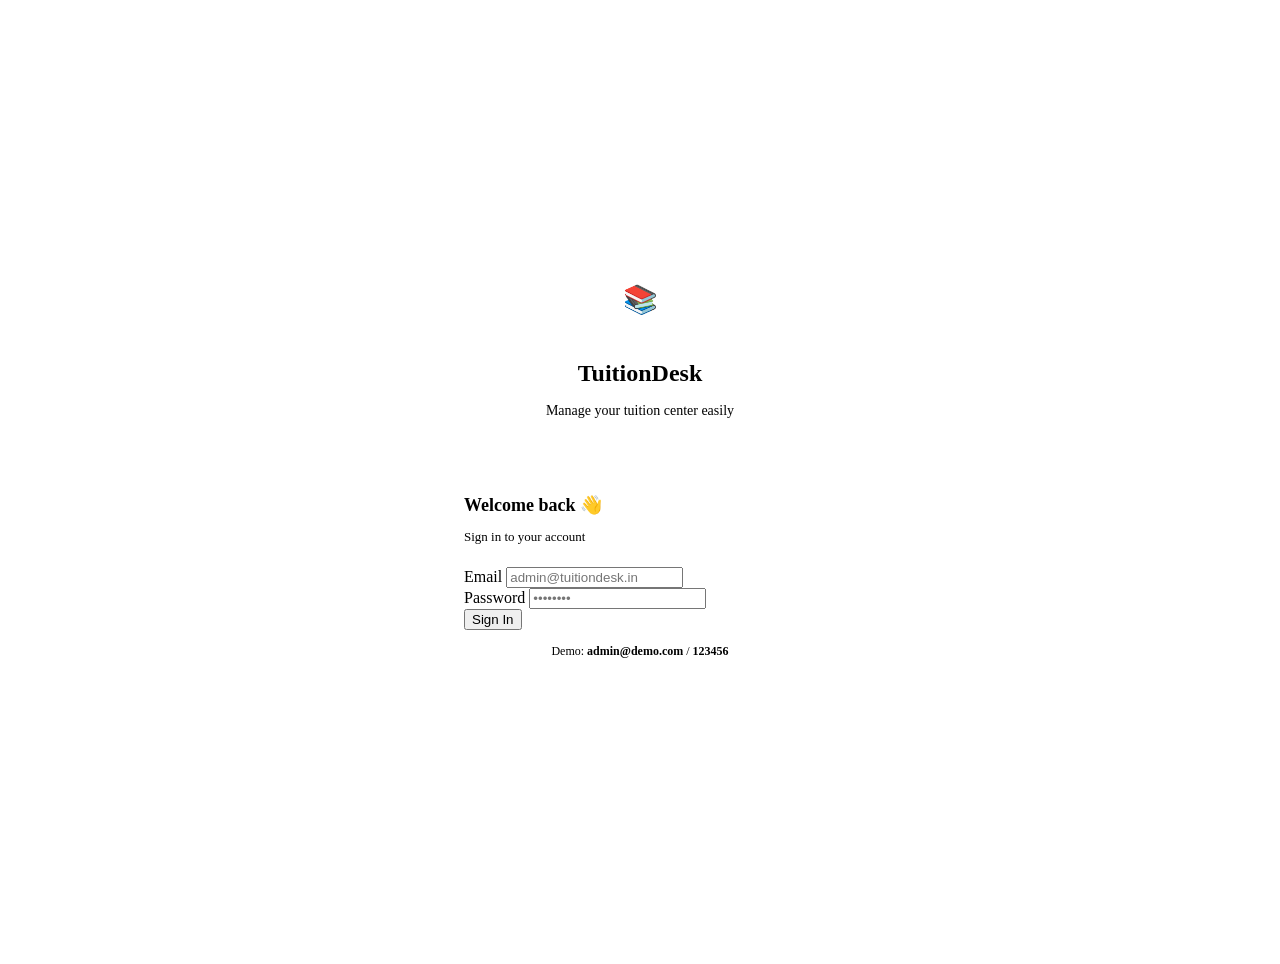
==== index.html @ 8a1cbc64 "Add files via upload" ====
<!DOCTYPE html>
<html lang="en">
<head>
  <meta charset="UTF-8"/>
  <meta name="viewport" content="width=device-width, initial-scale=1.0"/>
  <title>TuitionDesk — Login</title>
  <link href="https://fonts.googleapis.com/css2?family=Outfit:wght@400;500;600;700&display=swap" rel="stylesheet"/>
  <link rel="stylesheet" href="css/style.css"/>
  <style>
    body { display: flex; align-items: center; justify-content: center; padding: 24px 20px; padding-bottom: 24px; min-height: 100vh; }
    .login-wrap { width: 100%; max-width: 400px; }
    .login-logo { text-align: center; margin-bottom: 36px; }
    .login-logo .icon { width: 60px; height: 60px; background: var(--blue); border-radius: 18px; display: inline-flex; align-items: center; justify-content: center; font-size: 28px; margin-bottom: 14px; }
    .login-logo h1 { font-size: 24px; font-weight: 700; color: var(--blue); }
    .login-logo p { font-size: 14px; color: var(--muted); margin-top: 4px; }
    .login-card { background: var(--white); border-radius: 16px; border: 1px solid var(--border); padding: 24px; }
    .login-card h2 { font-size: 18px; font-weight: 700; margin-bottom: 4px; }
    .login-card .sub { font-size: 13px; color: var(--muted); margin-bottom: 22px; }
    .error-msg { background: var(--red-light); color: var(--red); font-size: 13px; padding: 10px 14px; border-radius: 8px; margin-bottom: 14px; display: none; }
    .hint { font-size: 12px; color: var(--muted); text-align: center; margin-top: 14px; }
    .hint span { color: var(--blue); font-weight: 600; }
  </style>
</head>
<body>
  <div class="login-wrap">
    <div class="login-logo">
      <div class="icon">📚</div>
      <h1>TuitionDesk</h1>
      <p>Manage your tuition center easily</p>
    </div>

    <div class="login-card">
      <h2>Welcome back 👋</h2>
      <p class="sub">Sign in to your account</p>

      <div class="error-msg" id="errorMsg">Incorrect email or password.</div>

      <div class="form-group">
        <label>Email</label>
        <input type="email" id="email" placeholder="admin@tuitiondesk.in"/>
      </div>
      <div class="form-group">
        <label>Password</label>
        <input type="password" id="password" placeholder="••••••••"/>
      </div>

      <button class="btn btn-primary" onclick="doLogin()">Sign In</button>

      <p class="hint">Demo: <span>admin@demo.com</span> / <span>123456</span></p>
    </div>
  </div>

  <script>
    function doLogin() {
      const email = document.getElementById('email').value.trim();
      const pass  = document.getElementById('password').value.trim();
      const err   = document.getElementById('errorMsg');

      if (email === 'admin@demo.com' && pass === '123456') {
        window.location.href = 'dashboard.html';
      } else {
        err.style.display = 'block';
        setTimeout(() => err.style.display = 'none', 3000);
      }
    }

    document.getElementById('password').addEventListener('keydown', e => {
      if (e.key === 'Enter') doLogin();
    });
  </script>
</body>
</html>
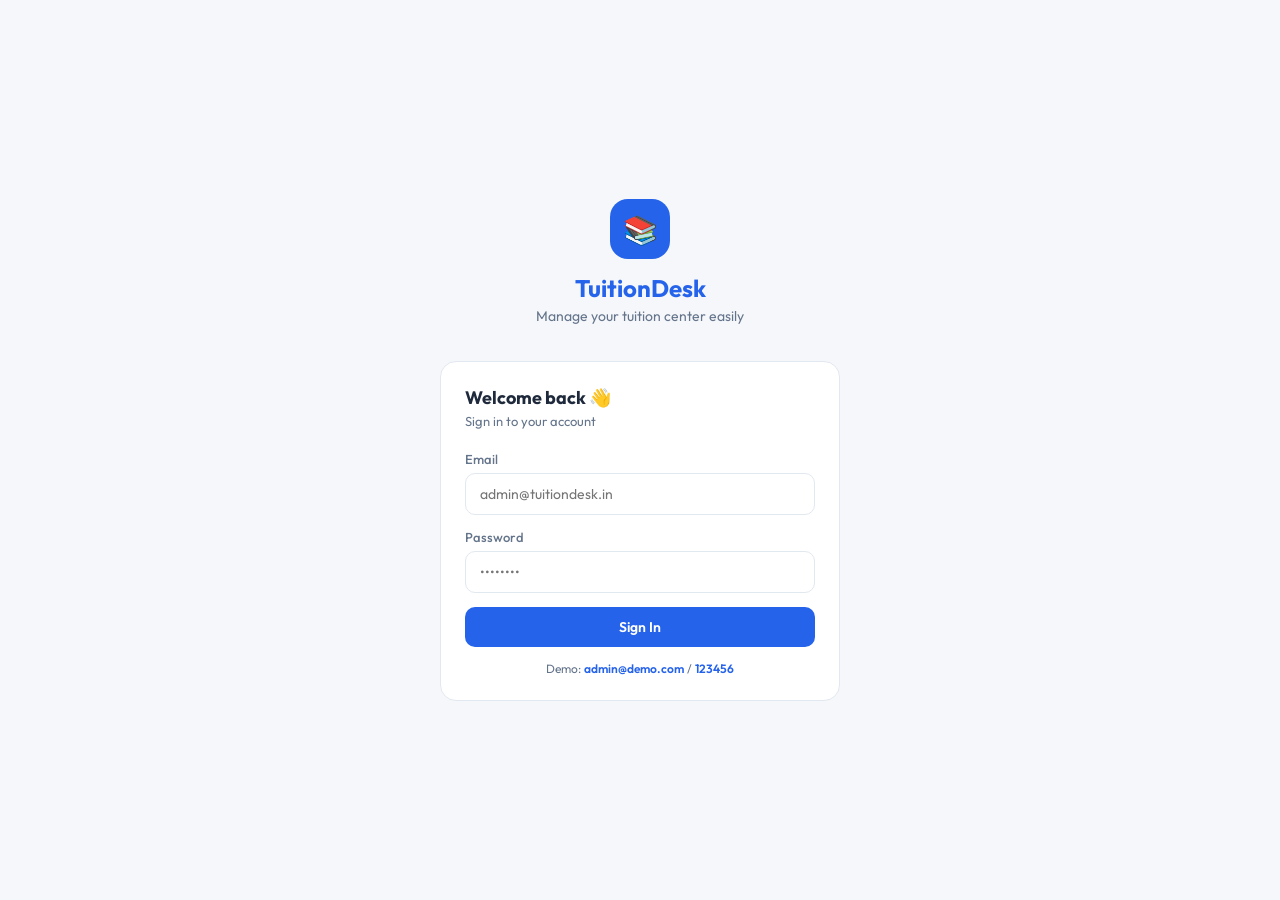
==== commit a03de1e5: "Update index.html" ====
--- a/index.html
+++ b/index.html
@@ -5,7 +5,7 @@
   <meta name="viewport" content="width=device-width, initial-scale=1.0"/>
   <title>TuitionDesk — Login</title>
   <link href="https://fonts.googleapis.com/css2?family=Outfit:wght@400;500;600;700&display=swap" rel="stylesheet"/>
-  <link rel="stylesheet" href="css/style.css"/>
+  <link rel="stylesheet" href="style.css"/>
   <style>
     body { display: flex; align-items: center; justify-content: center; padding: 24px 20px; padding-bottom: 24px; min-height: 100vh; }
     .login-wrap { width: 100%; max-width: 400px; }
--- a/style.css
+++ b/style.css
@@ -0,0 +1,464 @@
+*, *::before, *::after { box-sizing: border-box; margin: 0; padding: 0; }
+
+:root {
+  --blue: #2563eb;
+  --blue-light: #eff6ff;
+  --blue-dark: #1d4ed8;
+  --green: #16a34a;
+  --green-light: #f0fdf4;
+  --red: #dc2626;
+  --red-light: #fff1f2;
+  --yellow: #d97706;
+  --yellow-light: #fffbeb;
+  --bg: #f5f7fa;
+  --white: #ffffff;
+  --border: #e2e8f0;
+  --text: #1e293b;
+  --muted: #64748b;
+  --nav-h: 64px;
+}
+
+body {
+  font-family: 'Outfit', sans-serif;
+  background: var(--bg);
+  color: var(--text);
+  min-height: 100vh;
+  padding-bottom: var(--nav-h);
+}
+
+/* TOP BAR */
+.topbar {
+  background: var(--white);
+  border-bottom: 1px solid var(--border);
+  padding: 0 20px;
+  height: 56px;
+  display: flex;
+  align-items: center;
+  justify-content: space-between;
+  position: sticky;
+  top: 0;
+  z-index: 100;
+}
+.topbar-title {
+  font-size: 17px;
+  font-weight: 600;
+  color: var(--text);
+}
+.topbar-logo {
+  display: flex;
+  align-items: center;
+  gap: 8px;
+}
+.topbar-logo .icon {
+  width: 32px; height: 32px;
+  background: var(--blue);
+  border-radius: 8px;
+  display: flex; align-items: center; justify-content: center;
+  color: white;
+  font-size: 16px;
+}
+.topbar-logo span {
+  font-size: 17px;
+  font-weight: 700;
+  color: var(--blue);
+}
+
+/* BOTTOM NAV */
+.bottom-nav {
+  position: fixed;
+  bottom: 0; left: 0; right: 0;
+  height: var(--nav-h);
+  background: var(--white);
+  border-top: 1px solid var(--border);
+  display: flex;
+  align-items: center;
+  z-index: 100;
+}
+.nav-item {
+  flex: 1;
+  display: flex;
+  flex-direction: column;
+  align-items: center;
+  justify-content: center;
+  gap: 4px;
+  text-decoration: none;
+  color: var(--muted);
+  font-size: 11px;
+  font-weight: 500;
+  padding: 8px 0;
+  transition: color 0.2s;
+}
+.nav-item.active {
+  color: var(--blue);
+}
+.nav-item svg {
+  width: 22px; height: 22px;
+  stroke-width: 1.8;
+}
+
+/* PAGE CONTENT */
+.page {
+  padding: 16px;
+  max-width: 480px;
+  margin: 0 auto;
+}
+
+/* CARDS */
+.card {
+  background: var(--white);
+  border-radius: 12px;
+  border: 1px solid var(--border);
+  padding: 16px;
+  margin-bottom: 12px;
+}
+
+/* STAT GRID */
+.stat-grid {
+  display: grid;
+  grid-template-columns: 1fr 1fr;
+  gap: 12px;
+  margin-bottom: 16px;
+}
+.stat-card {
+  background: var(--white);
+  border-radius: 12px;
+  border: 1px solid var(--border);
+  padding: 16px;
+}
+.stat-card .stat-label {
+  font-size: 12px;
+  color: var(--muted);
+  margin-bottom: 6px;
+}
+.stat-card .stat-value {
+  font-size: 28px;
+  font-weight: 700;
+  color: var(--text);
+}
+.stat-card .stat-icon {
+  font-size: 22px;
+  margin-bottom: 8px;
+}
+
+/* SECTION TITLE */
+.section-title {
+  font-size: 14px;
+  font-weight: 600;
+  color: var(--muted);
+  text-transform: uppercase;
+  letter-spacing: 0.06em;
+  margin-bottom: 10px;
+  margin-top: 4px;
+}
+
+/* STUDENT CARD */
+.student-card {
+  background: var(--white);
+  border-radius: 12px;
+  border: 1px solid var(--border);
+  padding: 14px 16px;
+  margin-bottom: 10px;
+  display: flex;
+  align-items: center;
+  gap: 12px;
+}
+.avatar {
+  width: 40px; height: 40px;
+  border-radius: 50%;
+  background: var(--blue-light);
+  color: var(--blue);
+  display: flex; align-items: center; justify-content: center;
+  font-size: 16px;
+  font-weight: 600;
+  flex-shrink: 0;
+}
+.student-info .name {
+  font-size: 15px;
+  font-weight: 600;
+}
+.student-info .meta {
+  font-size: 12px;
+  color: var(--muted);
+  margin-top: 2px;
+}
+
+/* BADGE */
+.badge {
+  padding: 3px 10px;
+  border-radius: 20px;
+  font-size: 12px;
+  font-weight: 500;
+}
+.badge-green { background: var(--green-light); color: var(--green); }
+.badge-red   { background: var(--red-light);   color: var(--red); }
+.badge-yellow{ background: var(--yellow-light); color: var(--yellow); }
+.badge-blue  { background: var(--blue-light);  color: var(--blue); }
+
+/* SEARCH */
+.search-bar {
+  background: var(--white);
+  border: 1px solid var(--border);
+  border-radius: 10px;
+  padding: 10px 14px;
+  display: flex;
+  align-items: center;
+  gap: 8px;
+  margin-bottom: 14px;
+}
+.search-bar input {
+  border: none;
+  outline: none;
+  font-size: 14px;
+  font-family: 'Outfit', sans-serif;
+  color: var(--text);
+  background: transparent;
+  width: 100%;
+}
+.search-bar svg {
+  color: var(--muted);
+  flex-shrink: 0;
+  width: 18px; height: 18px;
+}
+
+/* BUTTON */
+.btn {
+  display: inline-flex;
+  align-items: center;
+  justify-content: center;
+  gap: 6px;
+  padding: 11px 20px;
+  border-radius: 10px;
+  font-size: 14px;
+  font-weight: 600;
+  font-family: 'Outfit', sans-serif;
+  cursor: pointer;
+  border: none;
+  transition: background 0.2s, transform 0.1s;
+}
+.btn:active { transform: scale(0.97); }
+.btn-primary {
+  background: var(--blue);
+  color: white;
+  width: 100%;
+}
+.btn-primary:hover { background: var(--blue-dark); }
+.btn-sm {
+  padding: 6px 14px;
+  font-size: 13px;
+  border-radius: 8px;
+}
+
+/* FAB */
+.fab {
+  width: 36px; height: 36px;
+  background: var(--blue);
+  color: white;
+  border-radius: 10px;
+  display: flex; align-items: center; justify-content: center;
+  font-size: 20px;
+  cursor: pointer;
+  border: none;
+  flex-shrink: 0;
+}
+
+/* TABS */
+.tabs {
+  display: flex;
+  gap: 8px;
+  margin-bottom: 14px;
+}
+.tab {
+  padding: 7px 16px;
+  border-radius: 20px;
+  font-size: 13px;
+  font-weight: 500;
+  cursor: pointer;
+  border: 1px solid var(--border);
+  background: var(--white);
+  color: var(--muted);
+  transition: all 0.2s;
+}
+.tab.active {
+  background: var(--blue);
+  color: white;
+  border-color: var(--blue);
+}
+
+/* ATTENDANCE ROW */
+.att-row {
+  background: var(--white);
+  border: 1px solid var(--border);
+  border-radius: 12px;
+  padding: 12px 16px;
+  margin-bottom: 10px;
+  display: flex;
+  align-items: center;
+  justify-content: space-between;
+}
+.att-row .left {
+  display: flex;
+  align-items: center;
+  gap: 10px;
+}
+.att-btns {
+  display: flex;
+  gap: 6px;
+}
+.att-btn {
+  padding: 5px 12px;
+  border-radius: 8px;
+  font-size: 12px;
+  font-weight: 600;
+  cursor: pointer;
+  border: 1.5px solid var(--border);
+  background: transparent;
+  color: var(--muted);
+  font-family: 'Outfit', sans-serif;
+  transition: all 0.15s;
+}
+.att-btn.present.active {
+  background: var(--green-light);
+  color: var(--green);
+  border-color: var(--green);
+}
+.att-btn.absent.active {
+  background: var(--red-light);
+  color: var(--red);
+  border-color: var(--red);
+}
+
+/* DATE BAR */
+.date-bar {
+  background: var(--white);
+  border: 1px solid var(--border);
+  border-radius: 12px;
+  padding: 12px 16px;
+  display: flex;
+  align-items: center;
+  justify-content: space-between;
+  margin-bottom: 14px;
+}
+.date-bar .date-text {
+  font-size: 15px;
+  font-weight: 600;
+}
+.date-bar input[type="date"] {
+  border: none;
+  outline: none;
+  font-family: 'Outfit', sans-serif;
+  font-size: 14px;
+  color: var(--blue);
+  background: transparent;
+  cursor: pointer;
+}
+
+/* FEE CARD */
+.fee-card {
+  background: var(--white);
+  border: 1px solid var(--border);
+  border-radius: 12px;
+  padding: 14px 16px;
+  margin-bottom: 10px;
+  display: flex;
+  align-items: center;
+  justify-content: space-between;
+}
+.fee-card .left {
+  display: flex;
+  align-items: center;
+  gap: 12px;
+}
+.fee-card .fee-info .name { font-size: 15px; font-weight: 600; }
+.fee-card .fee-info .meta { font-size: 12px; color: var(--muted); margin-top: 2px; }
+.fee-card .right { text-align: right; }
+.fee-card .amount { font-size: 15px; font-weight: 700; }
+
+/* GREETING */
+.greeting {
+  margin-bottom: 16px;
+}
+.greeting .hello {
+  font-size: 20px;
+  font-weight: 700;
+}
+.greeting .sub {
+  font-size: 13px;
+  color: var(--muted);
+  margin-top: 2px;
+}
+
+/* EMPTY STATE */
+.empty {
+  text-align: center;
+  padding: 40px 20px;
+  color: var(--muted);
+  font-size: 14px;
+}
+
+/* MODAL OVERLAY */
+.modal-overlay {
+  display: none;
+  position: fixed;
+  inset: 0;
+  background: rgba(0,0,0,0.4);
+  z-index: 200;
+  align-items: flex-end;
+  justify-content: center;
+}
+.modal-overlay.open { display: flex; }
+.modal {
+  background: var(--white);
+  border-radius: 20px 20px 0 0;
+  padding: 24px 20px;
+  width: 100%;
+  max-width: 480px;
+  animation: slideUp 0.3s ease;
+}
+@keyframes slideUp {
+  from { transform: translateY(100%); }
+  to   { transform: translateY(0); }
+}
+.modal-title {
+  font-size: 17px;
+  font-weight: 700;
+  margin-bottom: 18px;
+}
+.form-group { margin-bottom: 14px; }
+.form-group label {
+  display: block;
+  font-size: 13px;
+  font-weight: 500;
+  color: var(--muted);
+  margin-bottom: 6px;
+}
+.form-group input, .form-group select {
+  width: 100%;
+  padding: 11px 14px;
+  border: 1px solid var(--border);
+  border-radius: 10px;
+  font-size: 14px;
+  font-family: 'Outfit', sans-serif;
+  color: var(--text);
+  outline: none;
+  background: var(--white);
+}
+.form-group input:focus, .form-group select:focus {
+  border-color: var(--blue);
+}
+.modal-actions {
+  display: flex;
+  gap: 10px;
+  margin-top: 6px;
+}
+.btn-outline {
+  flex: 1;
+  padding: 11px;
+  border-radius: 10px;
+  border: 1px solid var(--border);
+  background: transparent;
+  font-size: 14px;
+  font-weight: 600;
+  font-family: 'Outfit', sans-serif;
+  cursor: pointer;
+  color: var(--muted);
+}
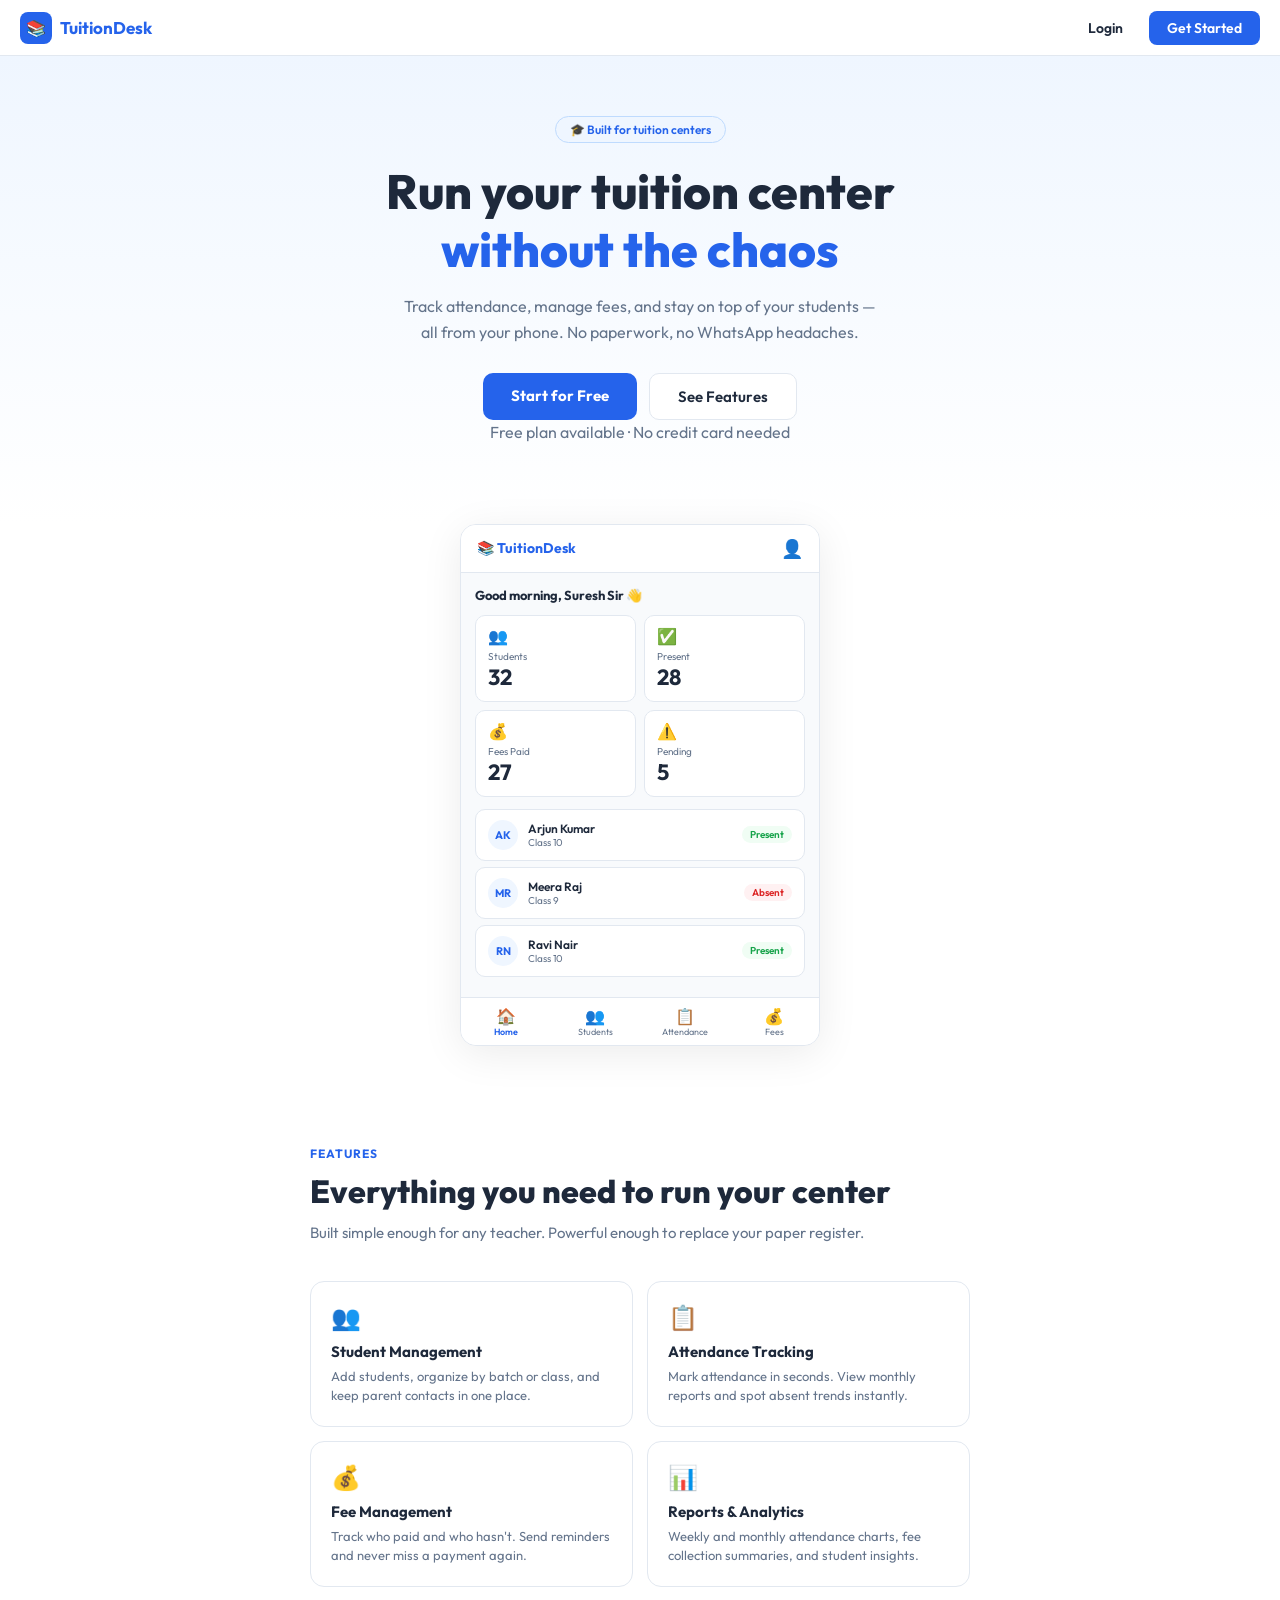
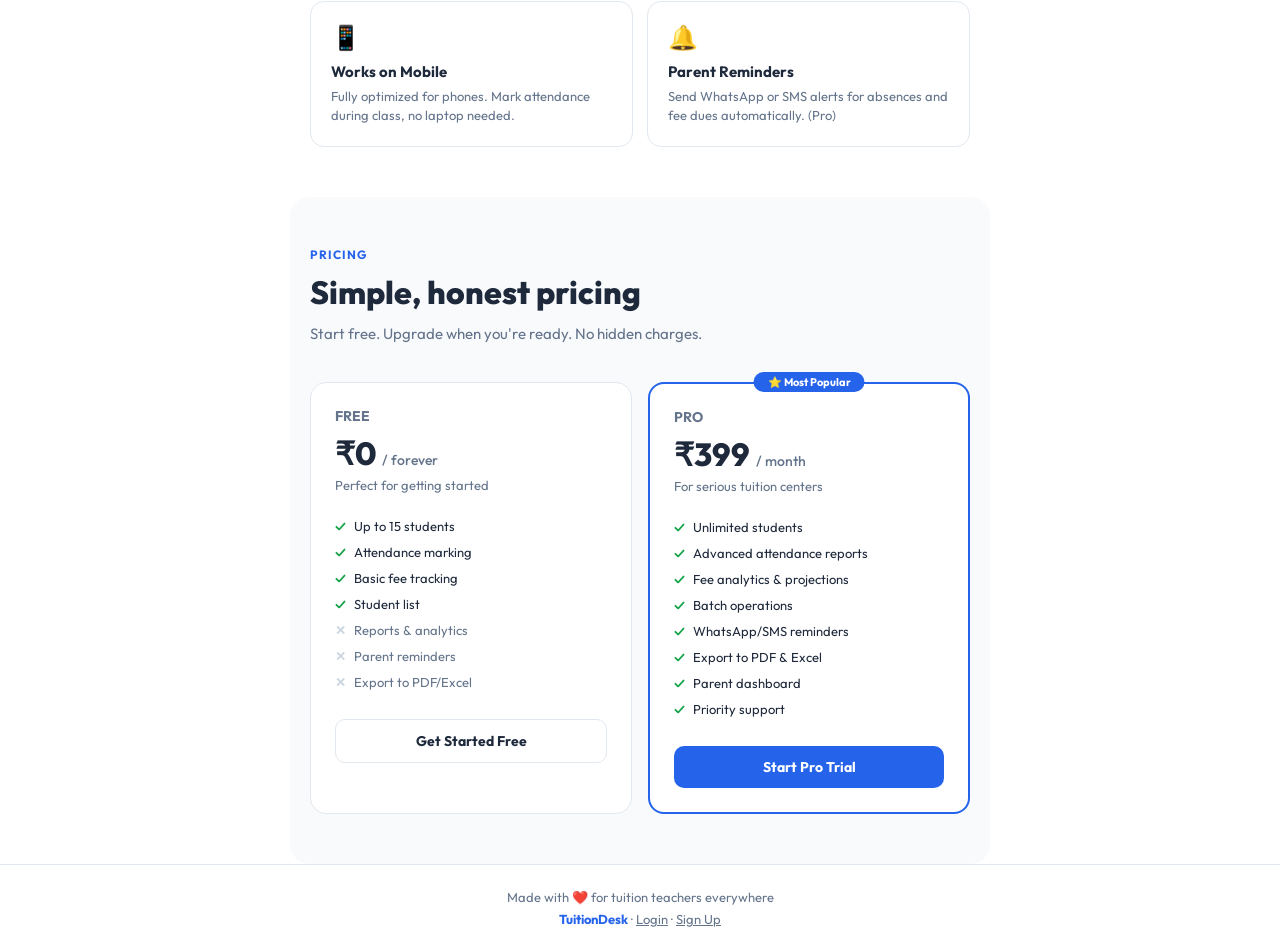
==== commit af3ab1d1: "Add files via upload" ====
--- a/index.html
+++ b/index.html
@@ -3,70 +3,349 @@
 <head>
   <meta charset="UTF-8"/>
   <meta name="viewport" content="width=device-width, initial-scale=1.0"/>
-  <title>TuitionDesk — Login</title>
-  <link href="https://fonts.googleapis.com/css2?family=Outfit:wght@400;500;600;700&display=swap" rel="stylesheet"/>
-  <link rel="stylesheet" href="style.css"/>
+  <title>TuitionDesk — Manage Your Tuition Center Easily</title>
+  <link href="https://fonts.googleapis.com/css2?family=Outfit:wght@400;500;600;700;800&display=swap" rel="stylesheet"/>
   <style>
-    body { display: flex; align-items: center; justify-content: center; padding: 24px 20px; padding-bottom: 24px; min-height: 100vh; }
-    .login-wrap { width: 100%; max-width: 400px; }
-    .login-logo { text-align: center; margin-bottom: 36px; }
-    .login-logo .icon { width: 60px; height: 60px; background: var(--blue); border-radius: 18px; display: inline-flex; align-items: center; justify-content: center; font-size: 28px; margin-bottom: 14px; }
-    .login-logo h1 { font-size: 24px; font-weight: 700; color: var(--blue); }
-    .login-logo p { font-size: 14px; color: var(--muted); margin-top: 4px; }
-    .login-card { background: var(--white); border-radius: 16px; border: 1px solid var(--border); padding: 24px; }
-    .login-card h2 { font-size: 18px; font-weight: 700; margin-bottom: 4px; }
-    .login-card .sub { font-size: 13px; color: var(--muted); margin-bottom: 22px; }
-    .error-msg { background: var(--red-light); color: var(--red); font-size: 13px; padding: 10px 14px; border-radius: 8px; margin-bottom: 14px; display: none; }
-    .hint { font-size: 12px; color: var(--muted); text-align: center; margin-top: 14px; }
-    .hint span { color: var(--blue); font-weight: 600; }
+    *, *::before, *::after { box-sizing: border-box; margin: 0; padding: 0; }
+    :root {
+      --blue: #2563eb;
+      --blue-dark: #1d4ed8;
+      --blue-light: #eff6ff;
+      --text: #1e293b;
+      --muted: #64748b;
+      --border: #e2e8f0;
+      --bg: #f8fafc;
+      --white: #ffffff;
+      --green: #16a34a;
+      --green-light: #f0fdf4;
+    }
+    body { font-family: 'Outfit', sans-serif; color: var(--text); background: var(--white); }
+
+    /* NAV */
+    nav {
+      position: sticky; top: 0; z-index: 100;
+      background: rgba(255,255,255,0.9);
+      backdrop-filter: blur(12px);
+      border-bottom: 1px solid var(--border);
+      padding: 0 20px; height: 56px;
+      display: flex; align-items: center; justify-content: space-between;
+    }
+    .nav-logo { display: flex; align-items: center; gap: 8px; text-decoration: none; }
+    .nav-logo .icon { width: 32px; height: 32px; background: var(--blue); border-radius: 8px; display: flex; align-items: center; justify-content: center; font-size: 16px; }
+    .nav-logo span { font-size: 17px; font-weight: 700; color: var(--blue); }
+    .nav-actions { display: flex; gap: 10px; align-items: center; }
+    .btn-ghost { padding: 7px 16px; border-radius: 8px; font-size: 14px; font-weight: 600; font-family: 'Outfit', sans-serif; background: transparent; border: none; color: var(--text); cursor: pointer; text-decoration: none; }
+    .btn-blue { padding: 8px 18px; border-radius: 8px; font-size: 14px; font-weight: 600; font-family: 'Outfit', sans-serif; background: var(--blue); color: white; border: none; cursor: pointer; text-decoration: none; }
+    .btn-blue:hover { background: var(--blue-dark); }
+
+    /* HERO */
+    .hero {
+      text-align: center;
+      padding: 60px 20px 50px;
+      background: linear-gradient(180deg, #eff6ff 0%, #ffffff 100%);
+    }
+    .hero-badge {
+      display: inline-block;
+      background: var(--blue-light);
+      color: var(--blue);
+      font-size: 12px;
+      font-weight: 600;
+      padding: 5px 14px;
+      border-radius: 20px;
+      margin-bottom: 20px;
+      border: 1px solid #bfdbfe;
+    }
+    .hero h1 {
+      font-size: clamp(28px, 6vw, 48px);
+      font-weight: 800;
+      line-height: 1.2;
+      color: var(--text);
+      margin-bottom: 16px;
+      max-width: 640px;
+      margin-left: auto;
+      margin-right: auto;
+    }
+    .hero h1 span { color: var(--blue); }
+    .hero p {
+      font-size: 16px;
+      color: var(--muted);
+      max-width: 480px;
+      margin: 0 auto 28px;
+      line-height: 1.6;
+    }
+    .hero-btns { display: flex; gap: 12px; justify-content: center; flex-wrap: wrap; }
+    .btn-hero-primary {
+      padding: 13px 28px;
+      background: var(--blue);
+      color: white;
+      border-radius: 10px;
+      font-size: 15px;
+      font-weight: 700;
+      font-family: 'Outfit', sans-serif;
+      text-decoration: none;
+      border: none;
+      cursor: pointer;
+      transition: background 0.2s, transform 0.1s;
+    }
+    .btn-hero-primary:hover { background: var(--blue-dark); }
+    .btn-hero-primary:active { transform: scale(0.97); }
+    .btn-hero-secondary {
+      padding: 13px 28px;
+      background: white;
+      color: var(--text);
+      border-radius: 10px;
+      font-size: 15px;
+      font-weight: 600;
+      font-family: 'Outfit', sans-serif;
+      text-decoration: none;
+      border: 1px solid var(--border);
+      cursor: pointer;
+    }
+    .hero-note { font-size: 12px; color: var(--muted); margin-top: 14px; }
+
+    /* MOCKUP */
+    .mockup-wrap {
+      padding: 0 20px 50px;
+      display: flex;
+      justify-content: center;
+    }
+    .mockup {
+      background: var(--white);
+      border: 1px solid var(--border);
+      border-radius: 16px;
+      box-shadow: 0 8px 40px rgba(0,0,0,0.08);
+      overflow: hidden;
+      width: 100%;
+      max-width: 360px;
+    }
+    .mockup-topbar {
+      background: var(--white);
+      border-bottom: 1px solid var(--border);
+      padding: 12px 16px;
+      display: flex;
+      align-items: center;
+      justify-content: space-between;
+    }
+    .mockup-topbar .logo-mini { font-size: 14px; font-weight: 700; color: var(--blue); }
+    .mockup-body { padding: 14px; background: var(--bg); }
+    .mockup-greeting { font-size: 13px; font-weight: 700; margin-bottom: 12px; }
+    .mockup-grid { display: grid; grid-template-columns: 1fr 1fr; gap: 8px; margin-bottom: 12px; }
+    .mockup-stat { background: white; border-radius: 10px; border: 1px solid var(--border); padding: 10px 12px; }
+    .mockup-stat .s-label { font-size: 10px; color: var(--muted); }
+    .mockup-stat .s-val { font-size: 22px; font-weight: 700; }
+    .mockup-stat .s-icon { font-size: 16px; margin-bottom: 4px; }
+    .mockup-row { background: white; border-radius: 10px; border: 1px solid var(--border); padding: 10px 12px; margin-bottom: 6px; display: flex; align-items: center; gap: 10px; }
+    .mockup-av { width: 30px; height: 30px; border-radius: 50%; background: var(--blue-light); color: var(--blue); font-size: 11px; font-weight: 700; display: flex; align-items: center; justify-content: center; flex-shrink: 0; }
+    .mockup-name { font-size: 12px; font-weight: 600; }
+    .mockup-sub { font-size: 10px; color: var(--muted); }
+    .mockup-badge { margin-left: auto; font-size: 10px; padding: 2px 8px; border-radius: 20px; font-weight: 600; }
+    .mb-green { background: var(--green-light); color: var(--green); }
+    .mb-red { background: #fff1f2; color: #dc2626; }
+    .mockup-nav { background: white; border-top: 1px solid var(--border); display: flex; padding: 8px 0; }
+    .mockup-nav-item { flex: 1; text-align: center; font-size: 9px; color: var(--muted); }
+    .mockup-nav-item.active { color: var(--blue); font-weight: 600; }
+    .mockup-nav-item .dot { font-size: 16px; display: block; }
+
+    /* SECTION */
+    section { padding: 50px 20px; max-width: 700px; margin: 0 auto; }
+    .section-label { font-size: 12px; font-weight: 700; color: var(--blue); text-transform: uppercase; letter-spacing: 0.08em; margin-bottom: 10px; }
+    .section-title { font-size: clamp(22px, 4vw, 32px); font-weight: 800; margin-bottom: 10px; }
+    .section-sub { font-size: 15px; color: var(--muted); margin-bottom: 36px; line-height: 1.6; }
+
+    /* FEATURES */
+    .features-grid { display: grid; grid-template-columns: 1fr; gap: 14px; }
+    @media(min-width: 500px) { .features-grid { grid-template-columns: 1fr 1fr; } }
+    .feature-card {
+      background: var(--white);
+      border: 1px solid var(--border);
+      border-radius: 14px;
+      padding: 20px;
+    }
+    .feature-card .f-icon { font-size: 24px; margin-bottom: 10px; }
+    .feature-card h3 { font-size: 15px; font-weight: 700; margin-bottom: 6px; }
+    .feature-card p { font-size: 13px; color: var(--muted); line-height: 1.5; }
+
+    /* PRICING */
+    #pricing { background: var(--bg); border-radius: 20px; }
+    .pricing-grid { display: grid; grid-template-columns: 1fr; gap: 16px; }
+    @media(min-width: 500px) { .pricing-grid { grid-template-columns: 1fr 1fr; } }
+    .pricing-card {
+      background: var(--white);
+      border: 1px solid var(--border);
+      border-radius: 16px;
+      padding: 24px;
+    }
+    .pricing-card.pro {
+      border-color: var(--blue);
+      border-width: 2px;
+      position: relative;
+    }
+    .pro-badge {
+      position: absolute;
+      top: -12px; left: 50%; transform: translateX(-50%);
+      background: var(--blue);
+      color: white;
+      font-size: 11px;
+      font-weight: 700;
+      padding: 3px 14px;
+      border-radius: 20px;
+      white-space: nowrap;
+    }
+    .plan-name { font-size: 14px; font-weight: 700; color: var(--muted); margin-bottom: 8px; }
+    .plan-price { font-size: 32px; font-weight: 800; margin-bottom: 4px; }
+    .plan-price span { font-size: 14px; font-weight: 500; color: var(--muted); }
+    .plan-desc { font-size: 13px; color: var(--muted); margin-bottom: 20px; }
+    .plan-features { list-style: none; margin-bottom: 24px; }
+    .plan-features li { font-size: 13px; padding: 5px 0; display: flex; align-items: flex-start; gap: 8px; color: var(--text); }
+    .plan-features li::before { content: '✓'; color: var(--green); font-weight: 700; flex-shrink: 0; }
+    .plan-features li.no::before { content: '✕'; color: #cbd5e1; }
+    .plan-features li.no { color: var(--muted); }
+    .btn-plan {
+      width: 100%;
+      padding: 12px;
+      border-radius: 10px;
+      font-size: 14px;
+      font-weight: 700;
+      font-family: 'Outfit', sans-serif;
+      cursor: pointer;
+      border: none;
+      text-decoration: none;
+      display: block;
+      text-align: center;
+    }
+    .btn-plan-outline { border: 1.5px solid var(--border) !important; background: transparent; color: var(--text); }
+    .btn-plan-fill { background: var(--blue); color: white; }
+    .btn-plan-fill:hover { background: var(--blue-dark); }
+
+    /* FOOTER */
+    footer {
+      border-top: 1px solid var(--border);
+      padding: 24px 20px;
+      text-align: center;
+      font-size: 13px;
+      color: var(--muted);
+    }
+    footer strong { color: var(--blue); }
   </style>
 </head>
 <body>
-  <div class="login-wrap">
-    <div class="login-logo">
+
+  <!-- NAV -->
+  <nav>
+    <a href="index.html" class="nav-logo">
       <div class="icon">📚</div>
-      <h1>TuitionDesk</h1>
-      <p>Manage your tuition center easily</p>
-    </div>
-
-    <div class="login-card">
-      <h2>Welcome back 👋</h2>
-      <p class="sub">Sign in to your account</p>
-
-      <div class="error-msg" id="errorMsg">Incorrect email or password.</div>
-
-      <div class="form-group">
-        <label>Email</label>
-        <input type="email" id="email" placeholder="admin@tuitiondesk.in"/>
-      </div>
-      <div class="form-group">
-        <label>Password</label>
-        <input type="password" id="password" placeholder="••••••••"/>
-      </div>
-
-      <button class="btn btn-primary" onclick="doLogin()">Sign In</button>
-
-      <p class="hint">Demo: <span>admin@demo.com</span> / <span>123456</span></p>
-    </div>
+      <span>TuitionDesk</span>
+    </a>
+    <div class="nav-actions">
+      <a href="login.html" class="btn-ghost">Login</a>
+      <a href="signup.html" class="btn-blue">Get Started</a>
+    </div>
+  </nav>
+
+  <!-- HERO -->
+  <div class="hero">
+    <div class="hero-badge">🎓 Built for tuition centers</div>
+    <h1>Run your tuition center <span>without the chaos</span></h1>
+    <p>Track attendance, manage fees, and stay on top of your students — all from your phone. No paperwork, no WhatsApp headaches.</p>
+    <div class="hero-btns">
+      <a href="signup.html" class="btn-hero-primary">Start for Free</a>
+      <a href="#features" class="btn-hero-secondary">See Features</a>
+    </div>
+    <p class="hero-note">Free plan available · No credit card needed</p>
   </div>
 
-  <script>
-    function doLogin() {
-      const email = document.getElementById('email').value.trim();
-      const pass  = document.getElementById('password').value.trim();
-      const err   = document.getElementById('errorMsg');
-
-      if (email === 'admin@demo.com' && pass === '123456') {
-        window.location.href = 'dashboard.html';
-      } else {
-        err.style.display = 'block';
-        setTimeout(() => err.style.display = 'none', 3000);
-      }
-    }
-
-    document.getElementById('password').addEventListener('keydown', e => {
-      if (e.key === 'Enter') doLogin();
-    });
-  </script>
+  <!-- APP MOCKUP -->
+  <div class="mockup-wrap">
+    <div class="mockup">
+      <div class="mockup-topbar">
+        <span class="logo-mini">📚 TuitionDesk</span>
+        <span style="font-size:18px">👤</span>
+      </div>
+      <div class="mockup-body">
+        <div class="mockup-greeting">Good morning, Suresh Sir 👋</div>
+        <div class="mockup-grid">
+          <div class="mockup-stat"><div class="s-icon">👥</div><div class="s-label">Students</div><div class="s-val">32</div></div>
+          <div class="mockup-stat"><div class="s-icon">✅</div><div class="s-label">Present</div><div class="s-val">28</div></div>
+          <div class="mockup-stat"><div class="s-icon">💰</div><div class="s-label">Fees Paid</div><div class="s-val">27</div></div>
+          <div class="mockup-stat"><div class="s-icon">⚠️</div><div class="s-label">Pending</div><div class="s-val">5</div></div>
+        </div>
+        <div class="mockup-row"><div class="mockup-av">AK</div><div><div class="mockup-name">Arjun Kumar</div><div class="mockup-sub">Class 10</div></div><span class="mockup-badge mb-green">Present</span></div>
+        <div class="mockup-row"><div class="mockup-av">MR</div><div><div class="mockup-name">Meera Raj</div><div class="mockup-sub">Class 9</div></div><span class="mockup-badge mb-red">Absent</span></div>
+        <div class="mockup-row"><div class="mockup-av">RN</div><div><div class="mockup-name">Ravi Nair</div><div class="mockup-sub">Class 10</div></div><span class="mockup-badge mb-green">Present</span></div>
+      </div>
+      <div class="mockup-nav">
+        <div class="mockup-nav-item active"><span class="dot">🏠</span>Home</div>
+        <div class="mockup-nav-item"><span class="dot">👥</span>Students</div>
+        <div class="mockup-nav-item"><span class="dot">📋</span>Attendance</div>
+        <div class="mockup-nav-item"><span class="dot">💰</span>Fees</div>
+      </div>
+    </div>
+  </div>
+
+  <!-- FEATURES -->
+  <section id="features">
+    <div class="section-label">Features</div>
+    <div class="section-title">Everything you need to run your center</div>
+    <div class="section-sub">Built simple enough for any teacher. Powerful enough to replace your paper register.</div>
+    <div class="features-grid">
+      <div class="feature-card"><div class="f-icon">👥</div><h3>Student Management</h3><p>Add students, organize by batch or class, and keep parent contacts in one place.</p></div>
+      <div class="feature-card"><div class="f-icon">📋</div><h3>Attendance Tracking</h3><p>Mark attendance in seconds. View monthly reports and spot absent trends instantly.</p></div>
+      <div class="feature-card"><div class="f-icon">💰</div><h3>Fee Management</h3><p>Track who paid and who hasn't. Send reminders and never miss a payment again.</p></div>
+      <div class="feature-card"><div class="f-icon">📊</div><h3>Reports & Analytics</h3><p>Weekly and monthly attendance charts, fee collection summaries, and student insights.</p></div>
+      <div class="feature-card"><div class="f-icon">📱</div><h3>Works on Mobile</h3><p>Fully optimized for phones. Mark attendance during class, no laptop needed.</p></div>
+      <div class="feature-card"><div class="f-icon">🔔</div><h3>Parent Reminders</h3><p>Send WhatsApp or SMS alerts for absences and fee dues automatically. (Pro)</p></div>
+    </div>
+  </section>
+
+  <!-- PRICING -->
+  <section id="pricing">
+    <div class="section-label">Pricing</div>
+    <div class="section-title">Simple, honest pricing</div>
+    <div class="section-sub">Start free. Upgrade when you're ready. No hidden charges.</div>
+    <div class="pricing-grid">
+
+      <div class="pricing-card">
+        <div class="plan-name">FREE</div>
+        <div class="plan-price">₹0 <span>/ forever</span></div>
+        <div class="plan-desc">Perfect for getting started</div>
+        <ul class="plan-features">
+          <li>Up to 15 students</li>
+          <li>Attendance marking</li>
+          <li>Basic fee tracking</li>
+          <li>Student list</li>
+          <li class="no">Reports & analytics</li>
+          <li class="no">Parent reminders</li>
+          <li class="no">Export to PDF/Excel</li>
+        </ul>
+        <a href="signup.html" class="btn-plan btn-plan-outline">Get Started Free</a>
+      </div>
+
+      <div class="pricing-card pro">
+        <div class="pro-badge">⭐ Most Popular</div>
+        <div class="plan-name">PRO</div>
+        <div class="plan-price">₹399 <span>/ month</span></div>
+        <div class="plan-desc">For serious tuition centers</div>
+        <ul class="plan-features">
+          <li>Unlimited students</li>
+          <li>Advanced attendance reports</li>
+          <li>Fee analytics & projections</li>
+          <li>Batch operations</li>
+          <li>WhatsApp/SMS reminders</li>
+          <li>Export to PDF & Excel</li>
+          <li>Parent dashboard</li>
+          <li>Priority support</li>
+        </ul>
+        <a href="signup.html" class="btn-plan btn-plan-fill">Start Pro Trial</a>
+      </div>
+
+    </div>
+  </section>
+
+  <!-- FOOTER -->
+  <footer>
+    <p>Made with ❤️ for tuition teachers everywhere</p>
+    <p style="margin-top:6px"><strong>TuitionDesk</strong> · <a href="login.html" style="color:var(--muted)">Login</a> · <a href="signup.html" style="color:var(--muted)">Sign Up</a></p>
+  </footer>
+
 </body>
 </html>
